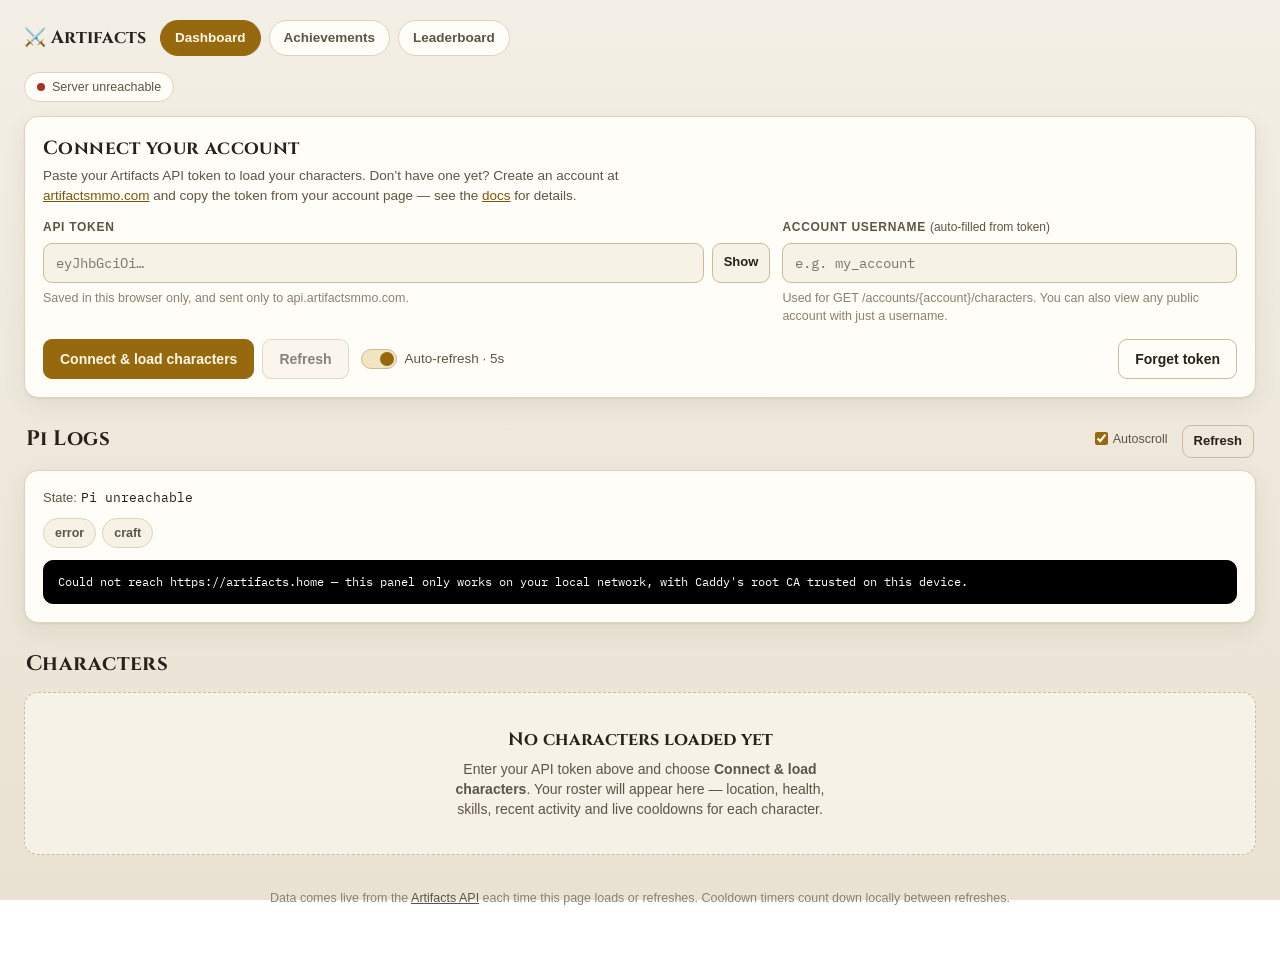
==== index.html @ fe2845af "Pi Logs: stick to bottom with autoscroll checkbox, refresh every 3s" ====
<!doctype html>
<html lang="en">
  <head>
    <meta charset="utf-8" />
    <meta name="viewport" content="width=device-width, initial-scale=1, viewport-fit=cover" />
    <meta name="color-scheme" content="light dark" />
    <link rel="icon" type="image/png" href="https://artifactsmmo.com/images/monsters/chicken.png" />
    <title>Artifacts Dashboard</title>
    <link rel="preconnect" href="https://fonts.googleapis.com" />
    <link rel="preconnect" href="https://fonts.gstatic.com" crossorigin />
    <link href="https://fonts.googleapis.com/css2?family=Cinzel:wght@600;700&family=IBM+Plex+Mono:wght@400;500;600&display=swap" rel="stylesheet" />
    <link rel="stylesheet" href="./styles.css" />
  </head>
  <body>
    <div class="wrap">
      <nav class="site-nav" aria-label="Site">
        <span class="nav-brand">⚔️ Artifacts</span>
        <a href="./index.html" class="nav-link active" aria-current="page">Dashboard</a>
        <a href="./achievements.html" class="nav-link">Achievements</a>
        <a href="./leaderboard.html" class="nav-link">Leaderboard</a>
      </nav>

      <!-- Server status strip -->
      <div class="status-strip" aria-live="polite">
        <span class="pill"><span class="dot" id="serverDot"></span><span id="serverStatus">Server status unknown</span></span>
        <span class="pill hidden" id="seasonPill">Season <strong id="seasonName"></strong></span>
        <span class="pill hidden" id="onlinePill"><strong id="onlineCount"></strong>&nbsp;characters online</span>
        <span class="pill hidden" id="versionPill">API v<strong id="apiVersion"></strong></span>
        <span class="pill hidden" id="ratesPill" title="Remaining Artifacts API calls"></span>
        <span class="strip-spacer"></span>
        <span class="updated" id="lastUpdated"></span>
      </div>

      <!-- Connection panel -->
      <section class="panel" aria-labelledby="connectHeading">
        <h2 id="connectHeading">Connect your account</h2>
        <p class="sub">
          Paste your Artifacts API token to load your characters. Don’t have one yet?
          Create an account at <a href="https://artifactsmmo.com" target="_blank" rel="noopener">artifactsmmo.com</a>
          and copy the token from your account page — see the
          <a href="https://docs.artifactsmmo.com" target="_blank" rel="noopener">docs</a> for details.
        </p>
        <div class="form-grid">
          <label class="field">
            <span>API token</span>
            <div class="input-row">
              <input type="password" id="tokenInput" autocomplete="off" spellcheck="false"
                     placeholder="eyJhbGciOi…" aria-describedby="tokenHint" />
              <button type="button" class="small" id="toggleTokenBtn" aria-pressed="false">Show</button>
            </div>
            <div class="hint" id="tokenHint">Saved in this browser only, and sent only to api.artifactsmmo.com.</div>
          </label>
          <label class="field">
            <span>Account username <span style="text-transform:none; letter-spacing:0; font-weight:400;">(auto-filled from token)</span></span>
            <input type="text" id="accountInput" autocomplete="off" spellcheck="false" placeholder="e.g. my_account" />
            <div class="hint">Used for GET /accounts/{account}/characters. You can also view any public account with just a username.</div>
          </label>
        </div>
        <div class="actions">
          <button type="button" class="primary" id="connectBtn">Connect &amp; load characters</button>
          <button type="button" id="refreshBtn" disabled>Refresh</button>
          <button type="button" class="toggle" id="autoRefreshToggle" aria-pressed="true">
            <span class="track" aria-hidden="true"></span> Auto-refresh · 5s
          </button>
          <span style="flex:1"></span>
          <button type="button" class="ghost" id="clearBtn">Forget token</button>
        </div>
        <div class="account-chip" id="accountChip" role="status"></div>
        <div class="banner" id="banner" role="alert"></div>
      </section>

      <!-- Bank (token required) -->
      <div class="section-head hidden" id="bankSection">
        <h2>Bank</h2>
        <span class="count" id="bankCount"></span>
        <span class="count" id="bankInfo"></span>
        <span class="spacer"></span>
      </div>
      <div class="panel bank-panel hidden" id="bankPanel">
        <div class="bank-filters">
          <div class="search-wrap">
            <input type="text" id="bankSearch" autocomplete="off" spellcheck="false"
                   placeholder="Search items by name or code…" aria-label="Search bank items" />
            <button type="button" class="search-clear hidden" id="bankSearchClear" aria-label="Clear search">✕</button>
          </div>
        </div>
        <div class="type-tags" id="typeTags" role="group" aria-label="Filter by item type"></div>
        <div class="bank-grid" id="bankGrid"></div>
      </div>

      <!-- Pi logs (local network only) -->
      <div class="section-head" id="piSection">
        <h2>Pi Logs</h2>
        <span class="count" id="piCount"></span>
        <span class="spacer"></span>
        <label class="pi-autoscroll"><input type="checkbox" id="piAutoscroll" checked /> Autoscroll</label>
        <button type="button" class="small ghost" id="piRefresh">Refresh</button>
      </div>
      <div class="panel pi-panel">
        <div class="pi-state">State: <span class="mono" id="piState">…</span></div>
        <div class="type-tags" id="piFilters" role="group" aria-label="Filter Pi logs"></div>
        <pre class="pi-logs" id="piLogs">Loading…</pre>
      </div>

      <!-- Characters -->
      <div class="section-head">
        <h2>Characters</h2>
        <span class="count" id="charCount"></span>
        <span class="spacer"></span>
        <span class="count" id="endpointNote"></span>
      </div>

      <div id="content">
        <div class="empty" id="emptyState">
          <h3>No characters loaded yet</h3>
          <p>Enter your API token above and choose <strong>Connect &amp; load characters</strong>.
             Your roster will appear here — location, health, skills, recent activity and live cooldowns for each character.</p>
        </div>
      </div>

      <footer>
        Data comes live from the <a href="https://api.artifactsmmo.com/openapi.json" target="_blank" rel="noopener">Artifacts API</a>
        each time this page loads or refreshes. Cooldown timers count down locally between refreshes.
      </footer>
    </div>

    <dialog id="itemDialog" class="item-dialog" aria-labelledby="itemDialogName">
      <div class="dialog-head">
        <h3 id="itemDialogName">Item</h3>
        <button type="button" class="small ghost" id="itemDialogClose" aria-label="Close dialog">✕</button>
      </div>
      <div class="dialog-body" id="itemDialogBody"></div>
    </dialog>

    <script type="module" src="./js/app.js"></script>
  </body>
</html>
---- styles.css ----
:root {
  color-scheme: light;
  --bg: #f3efe6;
  --bg-deep: #e9e2d2;
  --surface: #fffdf7;
  --surface-2: #f7f2e6;
  --surface-3: #efe8d8;
  --ink: #262119;
  --ink-2: #5c5546;
  --ink-3: #8a8171;
  --line: #ddd3bd;
  --line-strong: #c9bb9c;
  --accent: #96690f;
  --accent-strong: #7c5507;
  --accent-soft: #f3e5c3;
  --gold: #b8860b;
  --hp: #3e7d3a;
  --hp-mid: #b07d10;
  --hp-low: #b23a2e;
  --xp: #2f6f8f;
  --cd: #8a5a12;
  --ready: #3e7d3a;
  --danger: #a93226;
  --danger-bg: #fbeae7;
  --ok-bg: #e9f2e4;
  --shadow: 0 1px 2px rgba(60, 48, 20, .07), 0 8px 24px rgba(60, 48, 20, .07);
  --radius: 14px;
}
@media (prefers-color-scheme: dark) {
  :root {
    color-scheme: dark;
    --bg: #16130e;
    --bg-deep: #100e0a;
    --surface: #211d16;
    --surface-2: #28231a;
    --surface-3: #2f2a1f;
    --ink: #ece5d3;
    --ink-2: #b3a98f;
    --ink-3: #857c68;
    --line: #3a3425;
    --line-strong: #4d4630;
    --accent: #dfa92e;
    --accent-strong: #f0bc45;
    --accent-soft: #3a2f14;
    --gold: #dfa92e;
    --hp: #6fbf63;
    --hp-mid: #dfa92e;
    --hp-low: #e0655a;
    --xp: #5ea8cc;
    --cd: #dfa92e;
    --ready: #6fbf63;
    --danger: #ef8a7d;
    --danger-bg: #3a1d18;
    --ok-bg: #22331c;
    --shadow: 0 1px 2px rgba(0,0,0,.4), 0 10px 28px rgba(0,0,0,.35);
  }
}
* { box-sizing: border-box; }
html { -webkit-text-size-adjust: 100%; }
body {
  margin: 0;
  background: linear-gradient(180deg, var(--bg) 0%, var(--bg-deep) 100%);
  background-attachment: fixed;
  color: var(--ink);
  font-family: ui-sans-system, -apple-system, "Segoe UI", Roboto, Helvetica, Arial, sans-serif;
  font-size: 15px;
  line-height: 1.45;
}
.mono { font-family: "IBM Plex Mono", ui-monospace, SFMono-Regular, Menlo, monospace; }
/* Full-bleed layout: use as much horizontal space as the viewport offers. */
.wrap { margin: 0; padding: 20px 24px 56px; }
@media (max-width: 640px) { .wrap { padding: 16px 12px 48px; } }

/* ---------- status strip ---------- */
.status-strip {
  display: flex; flex-wrap: wrap; gap: 8px; align-items: center;
  margin-bottom: 14px;
}
.pill {
  display: inline-flex; align-items: center; gap: 7px;
  background: var(--surface); border: 1px solid var(--line);
  border-radius: 999px; padding: 5px 12px; font-size: 12.5px; color: var(--ink-2);
}
.pill strong { color: var(--ink); font-weight: 600; }
.dot { width: 8px; height: 8px; border-radius: 50%; background: var(--ink-3); flex: none; }
.dot.on { background: var(--ready); box-shadow: 0 0 0 3px color-mix(in srgb, var(--ready) 22%, transparent); }
.dot.err { background: var(--danger); }
.strip-spacer { flex: 1; }
.updated { font-size: 12.5px; color: var(--ink-3); }

/* ---------- connection panel ---------- */
.panel {
  background: var(--surface); border: 1px solid var(--line); border-radius: var(--radius);
  box-shadow: var(--shadow); padding: 18px;
}
.panel h2 {
  font-family: "Cinzel", Georgia, serif; font-size: 19px; letter-spacing: .02em;
  margin: 0 0 4px;
}
.panel .sub { margin: 0 0 14px; color: var(--ink-2); font-size: 13.5px; max-width: 90ch; }
.panel .sub a { color: var(--accent-strong); }
.form-grid { display: grid; grid-template-columns: 1fr; gap: 12px; }
@media (min-width: 760px) {
  .form-grid { grid-template-columns: 1.6fr 1fr; }
}
label.field { display: block; }
label.field > span {
  display: block; font-size: 12px; font-weight: 600; letter-spacing: .06em;
  text-transform: uppercase; color: var(--ink-2); margin-bottom: 6px;
}
.input-row { display: flex; gap: 8px; }
input[type="text"], input[type="password"], select {
  width: 100%; min-width: 0; flex: 1;
  background: var(--surface-2); color: var(--ink);
  border: 1px solid var(--line-strong); border-radius: 9px;
  padding: 10px 12px; font-size: 14px; font-family: "IBM Plex Mono", ui-monospace, monospace;
}
select { font-family: inherit; cursor: pointer; }
input:focus-visible, button:focus-visible, summary:focus-visible {
  outline: 2px solid var(--accent); outline-offset: 2px;
}
.hint { font-size: 12.5px; color: var(--ink-3); margin-top: 6px; }
.actions { display: flex; flex-wrap: wrap; gap: 8px; margin-top: 14px; align-items: center; }
button {
  font: inherit; cursor: pointer; border-radius: 9px; border: 1px solid var(--line-strong);
  background: var(--surface-2); color: var(--ink); padding: 9px 16px; font-size: 14px; font-weight: 600;
}
button:hover { border-color: var(--accent); }
button:disabled { opacity: .55; cursor: default; }
button.primary { background: var(--accent); border-color: var(--accent); color: #fff8e7; }
@media (prefers-color-scheme: dark) { button.primary { color: #241a02; } }
button.primary:hover { background: var(--accent-strong); }
button.ghost { background: transparent; }
button.small { padding: 6px 11px; font-size: 13px; }
.toggle {
  display: inline-flex; align-items: center; gap: 8px; font-size: 13.5px; color: var(--ink-2);
  cursor: pointer; user-select: none; background: none; border: none; padding: 6px 4px; font-weight: 500;
}
.toggle .track {
  width: 36px; height: 20px; border-radius: 999px; background: var(--surface-3);
  border: 1px solid var(--line-strong); position: relative; flex: none; transition: background .15s;
}
.toggle .track::after {
  content: ""; position: absolute; top: 2px; left: 2px; width: 14px; height: 14px;
  border-radius: 50%; background: var(--ink-3); transition: left .15s, background .15s;
}
.toggle[aria-pressed="true"] .track { background: var(--accent-soft); }
.toggle[aria-pressed="true"] .track::after { left: 18px; background: var(--accent); }
.account-chip {
  display: none; margin-top: 14px; padding: 10px 12px; border-radius: 10px;
  background: var(--ok-bg); font-size: 13.5px; flex-wrap: wrap; gap: 6px 16px;
}
.account-chip.show { display: flex; }
.account-chip .mono { font-size: 13px; }

.banner {
  display: none; margin-top: 14px; border-radius: 10px; padding: 11px 13px; font-size: 14px;
}
.banner.show { display: block; }
.banner.error { background: var(--danger-bg); color: var(--danger); border: 1px solid color-mix(in srgb, var(--danger) 40%, transparent); }
.banner.info { background: var(--accent-soft); color: var(--ink); border: 1px solid var(--line-strong); }

/* ---------- section head ---------- */
.section-head {
  display: flex; flex-wrap: wrap; align-items: baseline; gap: 8px 14px; margin: 26px 2px 12px;
}
.section-head h2 { font-family: "Cinzel", Georgia, serif; font-size: 21px; margin: 0; letter-spacing: .02em; }
.section-head .count { color: var(--ink-2); font-size: 14px; }
.section-head .spacer { flex: 1; }

/* ---------- character cards ---------- */
.grid { display: grid; grid-template-columns: 1fr; gap: 16px; }
@media (min-width: 560px) { .grid { grid-template-columns: repeat(auto-fill, minmax(360px, 1fr)); } }
.card {
  background: var(--surface); border: 1px solid var(--line); border-radius: var(--radius);
  box-shadow: var(--shadow); padding: 16px; display: flex; flex-direction: column; gap: 13px;
  min-width: 0;
}
.card-top { display: flex; gap: 12px; align-items: center; min-width: 0; }
.avatar {
  width: 56px; height: 56px; border-radius: 12px; flex: none; position: relative; overflow: hidden;
  background: var(--accent-soft); border: 1px solid var(--line-strong);
  display: flex; align-items: center; justify-content: center;
  font-family: "Cinzel", Georgia, serif; font-weight: 700; font-size: 20px; color: var(--accent-strong);
}
.avatar img { position: absolute; inset: 0; width: 100%; height: 100%; object-fit: contain; image-rendering: pixelated; }
.card-id { min-width: 0; flex: 1; }
.card-name {
  font-family: "Cinzel", Georgia, serif; font-size: 19px; font-weight: 700; line-height: 1.15;
  overflow-wrap: anywhere;
}
.card-meta { color: var(--ink-2); font-size: 13px; display: flex; flex-wrap: wrap; gap: 4px 10px; margin-top: 2px; }
.lvl {
  flex: none; text-align: center; background: var(--surface-2); border: 1px solid var(--line);
  border-radius: 10px; padding: 5px 10px;
}
.lvl .n { font-family: "IBM Plex Mono", monospace; font-size: 18px; font-weight: 600; line-height: 1.1; }
.lvl .t { font-size: 10.5px; letter-spacing: .08em; text-transform: uppercase; color: var(--ink-3); }

.loc {
  display: flex; flex-wrap: wrap; gap: 6px; align-items: center;
  background: var(--surface-2); border: 1px solid var(--line); border-radius: 10px; padding: 8px 11px;
  font-size: 13.5px;
}
.loc .place { font-weight: 600; }
.loc .coords { color: var(--ink-2); }
.tag {
  font-size: 11px; font-weight: 600; letter-spacing: .05em; text-transform: uppercase;
  background: var(--surface-3); border: 1px solid var(--line); color: var(--ink-2);
  padding: 2px 7px; border-radius: 999px; flex: none;
}

.bar-row { display: grid; gap: 5px; }
/* Health + Combat XP share one row for vertical density. */
.bars-row { display: grid; grid-template-columns: 1fr 1fr; gap: 12px; }
@media (max-width: 520px) { .bars-row { grid-template-columns: 1fr; } }
.bar-head { display: flex; justify-content: space-between; align-items: baseline; font-size: 13px; }
.bar-head .lbl { font-weight: 600; display: inline-flex; gap: 6px; align-items: center; }
.bar-head .val { font-family: "IBM Plex Mono", monospace; font-size: 12.5px; color: var(--ink-2); }
.bar { height: 9px; border-radius: 999px; background: var(--surface-3); overflow: hidden; border: 1px solid var(--line); }
.bar > i { display: block; height: 100%; border-radius: 999px; transition: width .5s ease; }
.bar.hp > i { background: var(--hp); }
.bar.hp.mid > i { background: var(--hp-mid); }
.bar.hp.low > i { background: var(--hp-low); }
.bar.xp > i { background: var(--xp); }
.bar.cd > i { background: var(--cd); transition: width 1s linear; }

.cd-box {
  border: 1px solid var(--line); border-radius: 10px; padding: 9px 11px; background: var(--surface-2);
  display: grid; gap: 6px;
}
.cd-box.ready { background: var(--ok-bg); }
.cd-head { display: flex; justify-content: space-between; align-items: baseline; }
.cd-head .lbl { font-size: 12px; font-weight: 600; letter-spacing: .06em; text-transform: uppercase; color: var(--ink-2); }
.cd-time { font-family: "IBM Plex Mono", monospace; font-size: 17px; font-weight: 600; }
.cd-box.ready .cd-time { color: var(--ready); font-size: 14.5px; }
.cd-sub { font-size: 12.5px; color: var(--ink-3); }

.skill-sec > h3, .log-sec > h3 {
  font-size: 12px; font-weight: 700; letter-spacing: .07em; text-transform: uppercase;
  color: var(--ink-2); margin: 0 0 8px;
}
/* Two skill progress bars per row. */
.skills-grid { display: grid; grid-template-columns: 1fr 1fr; gap: 8px 18px; }
@media (max-width: 480px) { .skills-grid { grid-template-columns: 1fr; } }
.skill { display: grid; gap: 3px; padding: 5px 0; border-bottom: 1px dashed var(--line); align-items: center; min-width: 0; }
.skill-top { display: flex; justify-content: space-between; gap: 10px; align-items: baseline; }
.skill .nm { font-size: 13.5px; }
.skill .lv { font-family: "IBM Plex Mono", monospace; font-size: 13px; font-weight: 600; flex: none; }
.skill .bar { height: 5px; }
.skill .bar > i { background: var(--accent); }
.skill .xpv { font-size: 11.5px; color: var(--ink-3); font-family: "IBM Plex Mono", monospace; }

.task-line {
  font-size: 13.5px; background: var(--accent-soft); border: 1px solid var(--line);
  border-radius: 10px; padding: 8px 11px;
}
.task-line .mono { font-size: 12.5px; }

/* Recent activity (GET /my/logs, grouped per character). */
.log-list {
  display: grid; gap: 6px; max-height: 230px; overflow-y: auto; padding-right: 4px;
}
.log-row { display: flex; gap: 8px; align-items: baseline; font-size: 12.5px; min-width: 0; }
.log-time { color: var(--ink-3); flex: none; font-size: 11.5px; }
.log-desc { color: var(--ink-2); min-width: 0; }
.log-xp { color: var(--good); font-weight: 700; white-space: nowrap; }
.log-cd { color: var(--ink-2); font-size: 11.5px; white-space: nowrap; }
.log-empty { font-size: 13px; color: var(--ink-3); }

details.gear { border-top: 1px solid var(--line); padding-top: 10px; }
details.gear summary { cursor: pointer; font-size: 13.5px; font-weight: 600; color: var(--accent-strong); }
.gear-list { display: flex; flex-wrap: wrap; gap: 6px; margin-top: 9px; }
/* Equipped gear: icons only — the item name lives in the tooltip. */
.gear-item {
  display: inline-flex; align-items: center; justify-content: center;
  background: var(--surface-2); border: 1px solid var(--line); border-radius: 9px; padding: 4px;
  cursor: pointer;
}
.gear-item:hover { border-color: var(--accent); }
.gear-item img { width: 30px; height: 30px; object-fit: contain; image-rendering: pixelated; display: block; }
.inv-line { font-size: 12.5px; color: var(--ink-2); margin-top: 8px; }
.inv-sec { margin-top: 4px; }
.inv-grid {
  display: grid; grid-template-columns: repeat(auto-fill, minmax(64px, 1fr)); gap: 6px;
  margin-top: 8px;
}

/* ---------- bank ---------- */
.bank-panel { margin-bottom: 4px; }
.bank-filters { display: flex; gap: 10px; flex-wrap: wrap; margin-bottom: 10px; }
.bank-filters input[type="text"] { flex: 2 1 240px; }
/* Search input with an inline clear (✕) button. */
.bank-filters .search-wrap { flex: 2 1 240px; display: flex; position: relative; }
.search-wrap input[type="text"] { flex: 1 1 auto; min-width: 0; padding-right: 34px; }
.search-clear {
  position: absolute; right: 6px; top: 50%; transform: translateY(-50%);
  border: none; background: transparent; color: var(--ink-2); cursor: pointer;
  font-size: 13px; line-height: 1; padding: 5px 7px; border-radius: 6px;
}
.search-clear:hover { color: var(--ink); background: var(--surface-2); }
/* Subtype filter tags (only subtypes present in the bank are shown). */
.type-tags { display: flex; flex-wrap: wrap; gap: 6px; margin-bottom: 12px; }
.typetag {
  font-size: 12.5px; font-weight: 600; padding: 5px 11px; border-radius: 999px;
  background: var(--surface-2); border: 1px solid var(--line); color: var(--ink-2);
  cursor: pointer;
}
.typetag:hover { border-color: var(--accent); }
.typetag .mono { font-size: 11.5px; opacity: .75; }
.typetag[aria-pressed="true"] { background: var(--accent); border-color: var(--accent); color: #fff8e7; }
.typetag[aria-pressed="true"] .mono { opacity: .85; }
@media (prefers-color-scheme: dark) { .typetag[aria-pressed="true"] { color: #241a02; } }
.bank-grid {
  display: grid; grid-template-columns: repeat(auto-fill, minmax(64px, 1fr)); gap: 6px;
  max-height: 440px; overflow-y: auto; padding-right: 4px;
}
/* Dense tiles: 20px icon + quantity; the name lives in the tooltip. */
.item-tile {
  background: var(--surface-2); border: 1px solid var(--line); border-radius: 8px;
  padding: 4px 2px; text-align: center; display: grid; gap: 1px; justify-items: center;
  min-width: 0; cursor: pointer;
}
.item-tile:hover { border-color: var(--accent); }
.item-tile img { width: 20px; height: 20px; object-fit: contain; image-rendering: pixelated; display: block; }
.item-qty { font-size: 11px; color: var(--ink-2); line-height: 1.2; }

/* ---------- item detail dialog ---------- */
.item-dialog {
  border: 1px solid var(--line-strong); border-radius: var(--radius);
  background: var(--surface); color: var(--ink);
  padding: 0; max-width: min(440px, calc(100vw - 32px)); width: 440px;
  box-shadow: var(--shadow);
}
.item-dialog::backdrop { background: rgba(0, 0, 0, 0.45); }
.dialog-head {
  display: flex; align-items: center; justify-content: space-between; gap: 12px;
  padding: 14px 16px 10px; border-bottom: 1px solid var(--line);
}
.dialog-head h3 { margin: 0; font-family: "Cinzel", Georgia, serif; font-size: 18px; }
.dialog-body { padding: 14px 16px 18px; display: grid; gap: 12px; }
.dialog-item-head { display: flex; gap: 12px; align-items: center; }
.dialog-item-head img { width: 48px; height: 48px; object-fit: contain; image-rendering: pixelated; flex: none; }
.dialog-item-name { font-size: 17px; font-weight: 700; }
.dialog-item-code { font-size: 12px; color: var(--ink-3); }
.dialog-tags { display: flex; flex-wrap: wrap; gap: 6px; }
.dialog-tiles { display: flex; flex-wrap: wrap; gap: 6px; }
.dialog-tiles .item-tile { width: 62px; flex: none; }

/* ---------- pi logs ---------- */
.pi-state { font-size: 13px; color: var(--ink-2); margin-bottom: 10px; }
.pi-state .mono { color: var(--ink); }
.pi-autoscroll {
  display: inline-flex; align-items: center; gap: 5px;
  font-size: 12.5px; color: var(--ink-2); cursor: pointer; user-select: none;
}
.pi-autoscroll input { accent-color: var(--accent); margin: 0; }
.pi-logs {
  margin: 0; background: #000; color: #fff; border: 1px solid #000; border-radius: 10px;
  font-family: "IBM Plex Mono", monospace; font-size: 12px; line-height: 1.5;
  padding: 12px 14px; max-height: 380px; overflow: auto;
  white-space: pre-wrap; word-break: break-word;
}

/* ---------- site nav ---------- */
.site-nav { display: flex; align-items: center; gap: 8px; margin-bottom: 16px; }
.nav-brand { font-family: "Cinzel", serif; font-weight: 700; font-size: 18px; margin-right: 6px; }
.nav-link {
  padding: 7px 14px; border-radius: 999px; border: 1px solid var(--line);
  color: var(--ink-2); text-decoration: none; font-weight: 600; font-size: 13.5px;
  background: var(--surface);
}
.nav-link:hover { border-color: var(--accent); }
.nav-link.active { background: var(--accent); border-color: var(--accent); color: #fff8e7; }
@media (prefers-color-scheme: dark) { .nav-link.active { color: #241a02; } }

/* ---------- achievements ---------- */
.ach-card { display: grid; gap: 9px; align-content: start; }
.ach-card.completed {
  border-color: var(--good);
  box-shadow: inset 0 0 0 1px var(--good);
  background: color-mix(in srgb, var(--good) 9%, var(--surface));
}
.ach-head { display: flex; justify-content: space-between; align-items: baseline; gap: 10px; }
.ach-name { margin: 0; font-size: 16px; }
.ach-points { color: var(--ink-2); font-size: 12.5px; white-space: nowrap; }
.ach-desc { margin: 0; font-size: 13.5px; color: var(--ink-2); }
.ach-objs { display: grid; gap: 8px; }
.ach-obj .bar > i { background: var(--accent); }
.ach-obj-top { display: flex; gap: 8px; align-items: baseline; font-size: 12.5px; margin-bottom: 4px; }
.ach-obj-target { font-weight: 600; }
.ach-obj-nums { margin-left: auto; color: var(--ink-2); }
.ach-rewards { display: flex; flex-wrap: wrap; gap: 8px; align-items: center; font-size: 12.5px; }
.ach-rewards-lbl { color: var(--ink-2); font-weight: 600; }
.ach-reward-item {
  display: inline-flex; align-items: center; gap: 4px;
  background: var(--surface-2); border: 1px solid var(--line); border-radius: 8px; padding: 2px 7px 2px 3px;
}
.ach-reward-item img { width: 20px; height: 20px; object-fit: contain; image-rendering: pixelated; display: block; }
.ach-done { color: var(--good); font-weight: 700; font-size: 13px; }

/* ---------- leaderboard ---------- */
.lb-wrap { overflow-x: auto; }
.lb-table { width: 100%; border-collapse: collapse; font-size: 13.5px; }
.lb-table th, .lb-table td { padding: 7px 10px; text-align: left; border-bottom: 1px solid var(--line); white-space: nowrap; }
.lb-table th { color: var(--ink-2); font-size: 12px; text-transform: uppercase; letter-spacing: .04em; }
.lb-table th.num, .lb-table td.num { text-align: right; }
.lb-table tbody tr { cursor: pointer; }
.lb-table tbody tr:hover { background: var(--surface-2); }
.lb-table tbody tr.own { background: color-mix(in srgb, var(--accent) 12%, transparent); }
.lb-table a { color: var(--accent-strong); font-weight: 600; text-decoration: none; }
.lb-table a:hover { text-decoration: underline; }
.dialog-desc { margin: 0; font-size: 14px; color: var(--ink-2); }
.dialog-sec h4 {
  font-size: 12px; font-weight: 700; letter-spacing: .07em; text-transform: uppercase;
  color: var(--ink-2); margin: 0 0 6px;
}
.fx-row { display: flex; justify-content: space-between; gap: 10px; font-size: 13.5px; padding: 3px 0; }
.fx-desc { font-size: 12.5px; color: var(--ink-3); margin: 0 0 4px; }

/* ---------- empty / loading ---------- */
.empty {
  border: 1.5px dashed var(--line-strong); border-radius: var(--radius);
  padding: 34px 20px; text-align: center; color: var(--ink-2); background: color-mix(in srgb, var(--surface) 55%, transparent);
}
.empty h3 { font-family: "Cinzel", Georgia, serif; color: var(--ink); margin: 0 0 6px; font-size: 18px; }
.empty p { margin: 0 auto; max-width: 52ch; font-size: 14px; }
.empty a { color: var(--accent-strong); }
.skeleton { border-radius: var(--radius); border: 1px solid var(--line); background: var(--surface); padding: 16px; display: grid; gap: 12px; }
.sk { border-radius: 8px; background: var(--surface-3); animation: pulse 1.3s ease-in-out infinite; }
@keyframes pulse { 0%,100% { opacity: .55; } 50% { opacity: 1; } }
@media (prefers-reduced-motion: reduce) {
  .sk { animation: none; }
  .bar > i { transition: none; }
}
footer { margin-top: 34px; font-size: 12.5px; color: var(--ink-3); text-align: center; }
footer a { color: var(--ink-2); }
.hidden { display: none !important; }
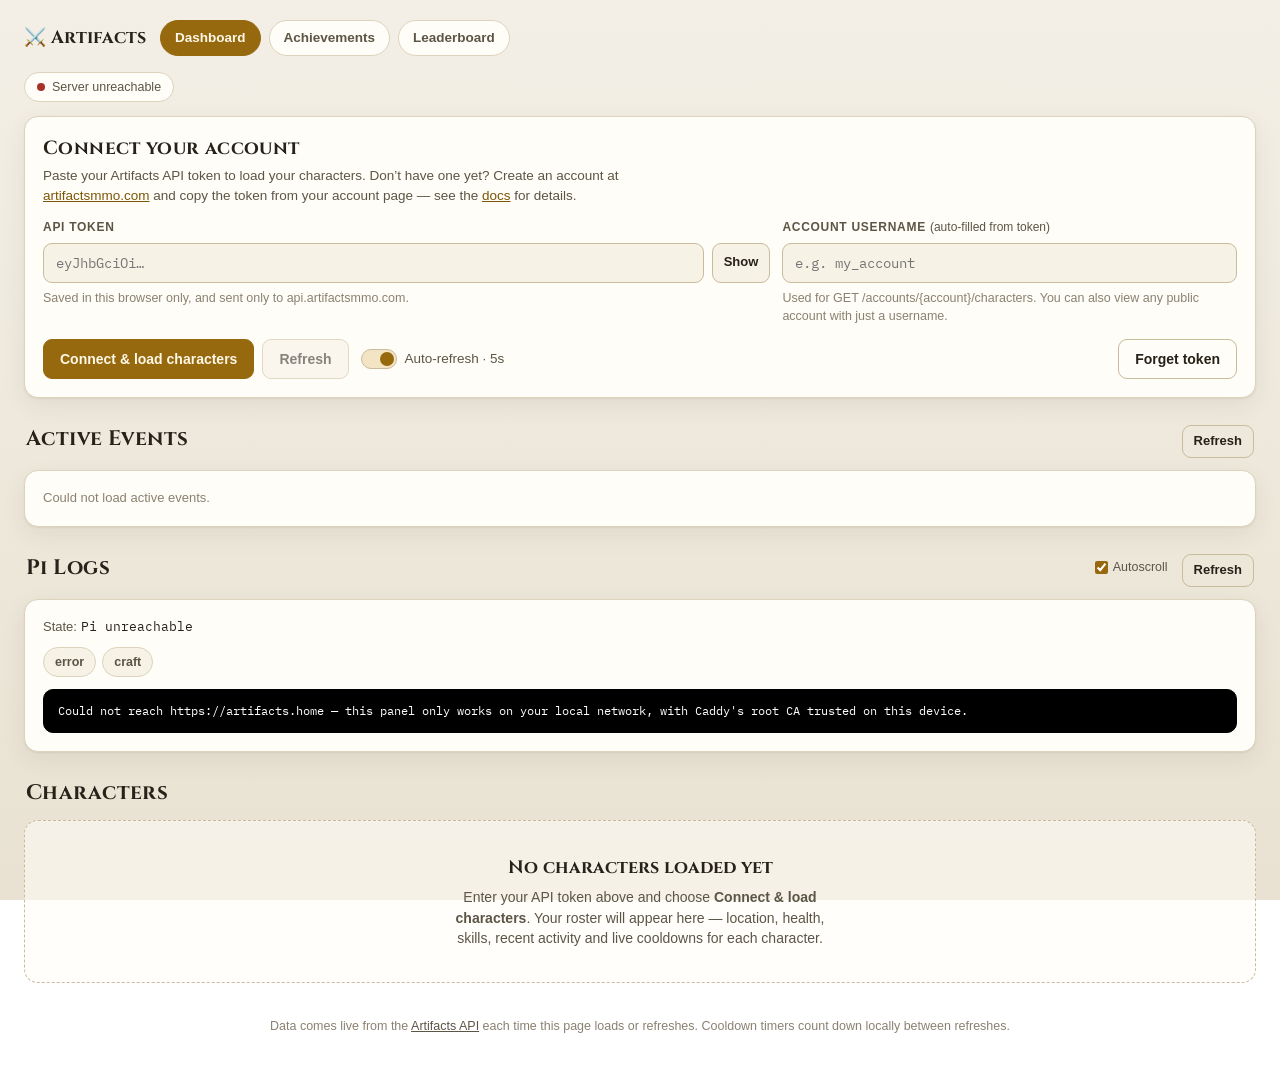
==== commit 336c8e95: "Add Active Events section (GET /events/active)" ====
--- a/index.html
+++ b/index.html
@@ -69,6 +69,17 @@
         <div class="banner" id="banner" role="alert"></div>
       </section>
 
+      <!-- Active events (public endpoint, no token needed) -->
+      <div class="section-head" id="eventsSectionHead">
+        <h2>Active Events</h2>
+        <span class="count" id="eventsCount"></span>
+        <span class="spacer"></span>
+        <button type="button" class="small ghost" id="eventsRefresh">Refresh</button>
+      </div>
+      <div class="panel events-panel">
+        <div class="events-list" id="eventsList">Loading…</div>
+      </div>
+
       <!-- Bank (token required) -->
       <div class="section-head hidden" id="bankSection">
         <h2>Bank</h2>
--- a/styles.css
+++ b/styles.css
@@ -347,6 +347,14 @@
 .dialog-tiles { display: flex; flex-wrap: wrap; gap: 6px; }
 .dialog-tiles .item-tile { width: 62px; flex: none; }
 
+/* ---------- active events ---------- */
+.events-list { display: grid; gap: 12px; }
+.event-row { display: grid; gap: 2px; padding-bottom: 12px; border-bottom: 1px solid var(--line); }
+.event-row:last-child { padding-bottom: 0; border-bottom: none; }
+.event-name { font-weight: 700; font-size: 15.5px; }
+.event-code { font-size: 12px; color: var(--ink-3); font-weight: 400; }
+.event-meta { font-size: 13.5px; color: var(--ink-2); }
+
 /* ---------- pi logs ---------- */
 .pi-state { font-size: 13px; color: var(--ink-2); margin-bottom: 10px; }
 .pi-state .mono { color: var(--ink); }
@@ -415,6 +423,19 @@
   font-size: 12px; font-weight: 700; letter-spacing: .07em; text-transform: uppercase;
   color: var(--ink-2); margin: 0 0 6px;
 }
+.json-sec { min-width: 0; }
+.json-sec summary {
+  font-size: 12px; font-weight: 700; letter-spacing: .07em; text-transform: uppercase;
+  color: var(--ink-2); cursor: pointer;
+}
+.json-sec summary:hover { color: var(--ink); }
+.item-json {
+  margin: 8px 0 0; background: var(--surface-2); border: 1px solid var(--line);
+  border-radius: 8px; padding: 10px 12px; max-height: 280px; max-width: 100%;
+  box-sizing: border-box; overflow-y: auto; overflow-x: hidden;
+  font-family: "IBM Plex Mono", monospace; font-size: 11.5px; line-height: 1.5;
+  white-space: pre-wrap; overflow-wrap: anywhere; color: var(--ink);
+}
 .fx-row { display: flex; justify-content: space-between; gap: 10px; font-size: 13.5px; padding: 3px 0; }
 .fx-desc { font-size: 12.5px; color: var(--ink-3); margin: 0 0 4px; }
 
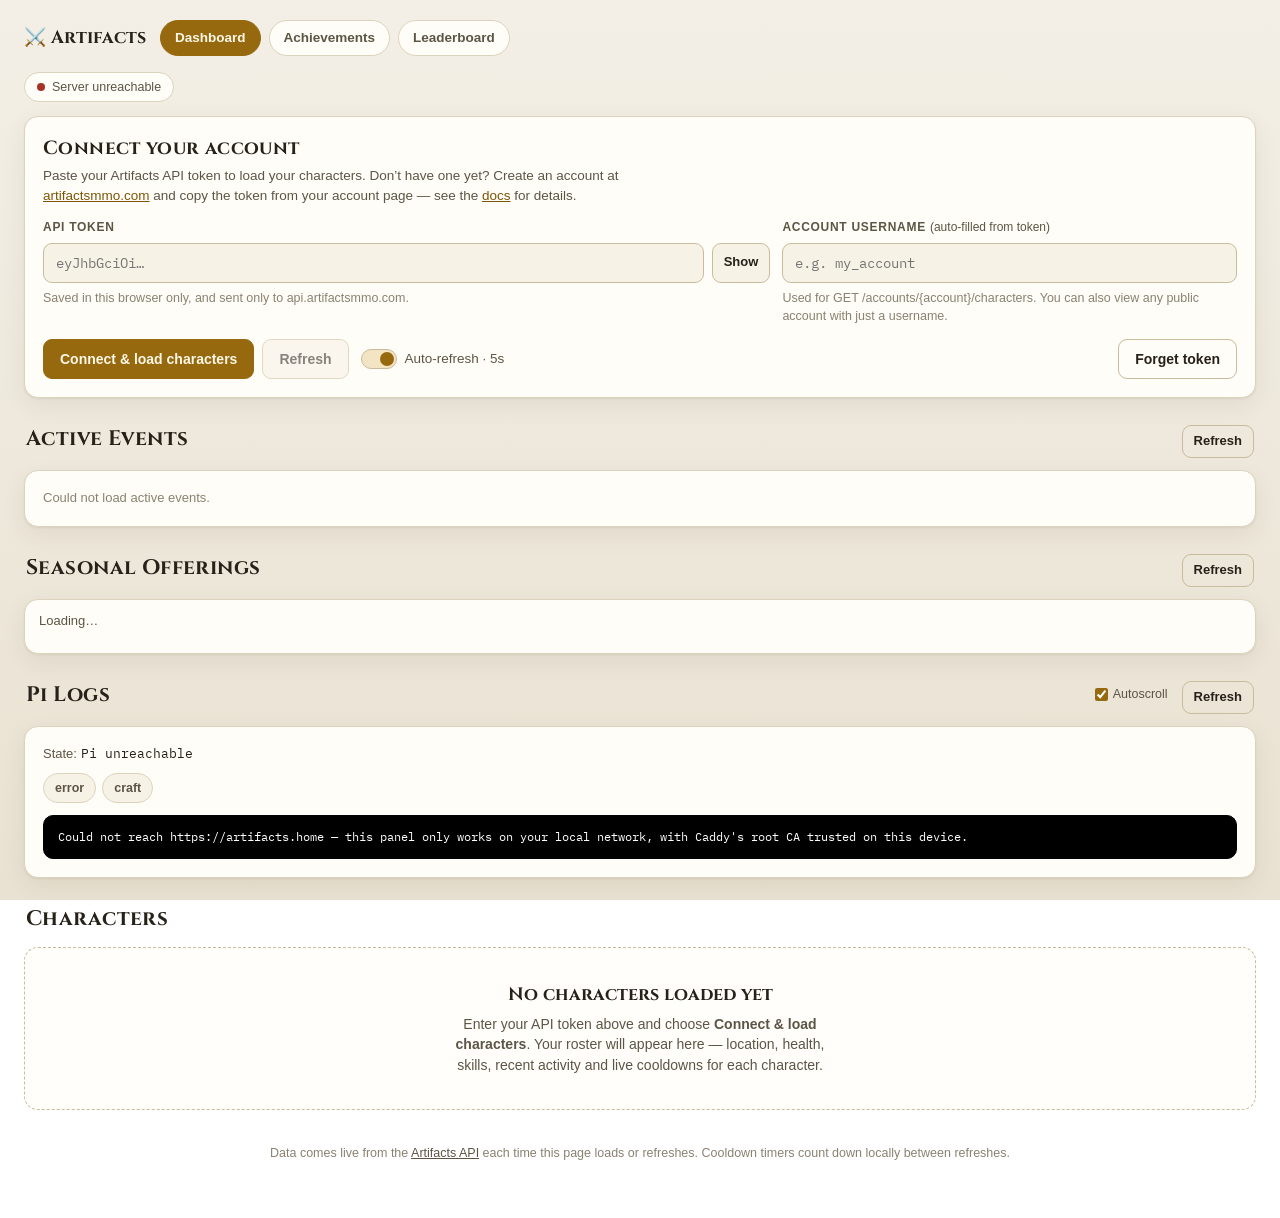
==== commit 0a371307: "Add Seasonal Offerings section (GET /seasonal_offerings)" ====
--- a/index.html
+++ b/index.html
@@ -99,6 +99,18 @@
         <div class="bank-grid" id="bankGrid"></div>
       </div>
 
+      <!-- Seasonal offerings (public endpoint, no token needed) -->
+      <div class="section-head" id="offeringsSectionHead">
+        <h2>Seasonal Offerings</h2>
+        <span class="count" id="offeringsCount"></span>
+        <span class="spacer"></span>
+        <button type="button" class="small ghost" id="offeringsRefresh">Refresh</button>
+      </div>
+      <div class="panel offerings-panel">
+        <div class="offerings-meta" id="offeringsMeta">Loading…</div>
+        <div class="offerings-grid" id="offeringsList"></div>
+      </div>
+
       <!-- Pi logs (local network only) -->
       <div class="section-head" id="piSection">
         <h2>Pi Logs</h2>
@@ -111,6 +123,16 @@
         <div class="pi-state">State: <span class="mono" id="piState">…</span></div>
         <div class="type-tags" id="piFilters" role="group" aria-label="Filter Pi logs"></div>
         <pre class="pi-logs" id="piLogs">Loading…</pre>
+      </div>
+
+      <!-- Characters Summary -->
+      <div class="section-head hidden" id="summarySection">
+        <h2>Characters Summary</h2>
+        <span class="count" id="summaryCount"></span>
+        <span class="spacer"></span>
+      </div>
+      <div class="panel summary-panel hidden" id="summaryPanel">
+        <div class="summary-grid" id="summaryGrid"></div>
       </div>
 
       <!-- Characters -->
--- a/styles.css
+++ b/styles.css
@@ -391,6 +391,7 @@
 }
 .ach-head { display: flex; justify-content: space-between; align-items: baseline; gap: 10px; }
 .ach-name { margin: 0; font-size: 16px; }
+.ach-code { font-size: 12px; color: var(--ink-3); margin-top: 2px; }
 .ach-points { color: var(--ink-2); font-size: 12.5px; white-space: nowrap; }
 .ach-desc { margin: 0; font-size: 13.5px; color: var(--ink-2); }
 .ach-objs { display: grid; gap: 8px; }
@@ -457,3 +458,61 @@
 footer { margin-top: 34px; font-size: 12.5px; color: var(--ink-3); text-align: center; }
 footer a { color: var(--ink-2); }
 .hidden { display: none !important; }
+
+/* ---------- Characters Summary ---------- */
+.summary-panel { padding: 10px 12px; }
+.summary-grid {
+  display: grid; gap: 8px;
+  grid-template-columns: repeat(auto-fit, minmax(300px, 1fr));
+}
+.summary-row {
+  display: flex; gap: 10px; align-items: flex-start; min-width: 0;
+  padding: 8px 10px; border: 1px solid var(--line); border-radius: 10px;
+  background: var(--surface-2);
+}
+.summary-cd { position: relative; width: 40px; height: 40px; flex: none; }
+.summary-cd svg { width: 40px; height: 40px; transform: rotate(-90deg); }
+.cd-ring-bg { fill: none; stroke: var(--line); stroke-width: 4; }
+.cd-ring-fg { fill: none; stroke: var(--cd); stroke-width: 4; stroke-linecap: round; }
+.summary-cd.ready .cd-ring-fg { stroke: var(--ready); }
+.summary-cd-label {
+  position: absolute; inset: 0; display: flex; align-items: center; justify-content: center;
+  font-family: "IBM Plex Mono", ui-monospace, monospace; font-size: 10px;
+}
+.summary-body { min-width: 0; flex: 1; }
+.summary-name { font-weight: 600; font-size: 13.5px; line-height: 1.3; }
+.summary-name .mono { color: var(--ink-2); font-weight: 400; font-size: 12px; }
+.summary-etas { display: flex; flex-wrap: wrap; gap: 2px 10px; margin-top: 1px; font-size: 12.5px; color: var(--ink-2); }
+.sum-eta b { color: var(--ink); font-weight: 600; }
+.sum-none { color: var(--ink-3); }
+
+/* ---------- Seasonal Offerings ---------- */
+.offerings-panel { padding: 12px 14px; }
+.offerings-meta {
+  display: flex; flex-wrap: wrap; gap: 4px 16px;
+  font-size: 13px; color: var(--ink-2); margin-bottom: 10px;
+}
+.offerings-meta strong { color: var(--ink); font-weight: 600; }
+.offerings-grid {
+  display: grid; gap: 10px;
+  grid-template-columns: repeat(auto-fit, minmax(280px, 1fr));
+}
+.off-cat {
+  border: 1px solid var(--line); border-radius: 10px;
+  background: var(--surface-2); padding: 8px 10px; min-width: 0;
+}
+.off-cat-head {
+  display: flex; justify-content: space-between; align-items: baseline;
+  margin-bottom: 6px;
+}
+.off-cat-head h3 { margin: 0; font-size: 14.5px; }
+.off-cat-head .count { color: var(--ink-2); font-size: 12px; }
+.off-row {
+  display: flex; gap: 8px; align-items: center; min-width: 0;
+  padding: 4px 0; border-top: 1px solid var(--line);
+}
+.off-row:first-of-type { border-top: none; }
+.off-bracket { font-size: 12px; color: var(--ink-2); white-space: nowrap; min-width: 64px; }
+.off-row .item-tile { flex: none; }
+.off-detail { min-width: 0; flex: 1; font-size: 12.5px; color: var(--ink-2); }
+.off-favor { color: var(--ink); }
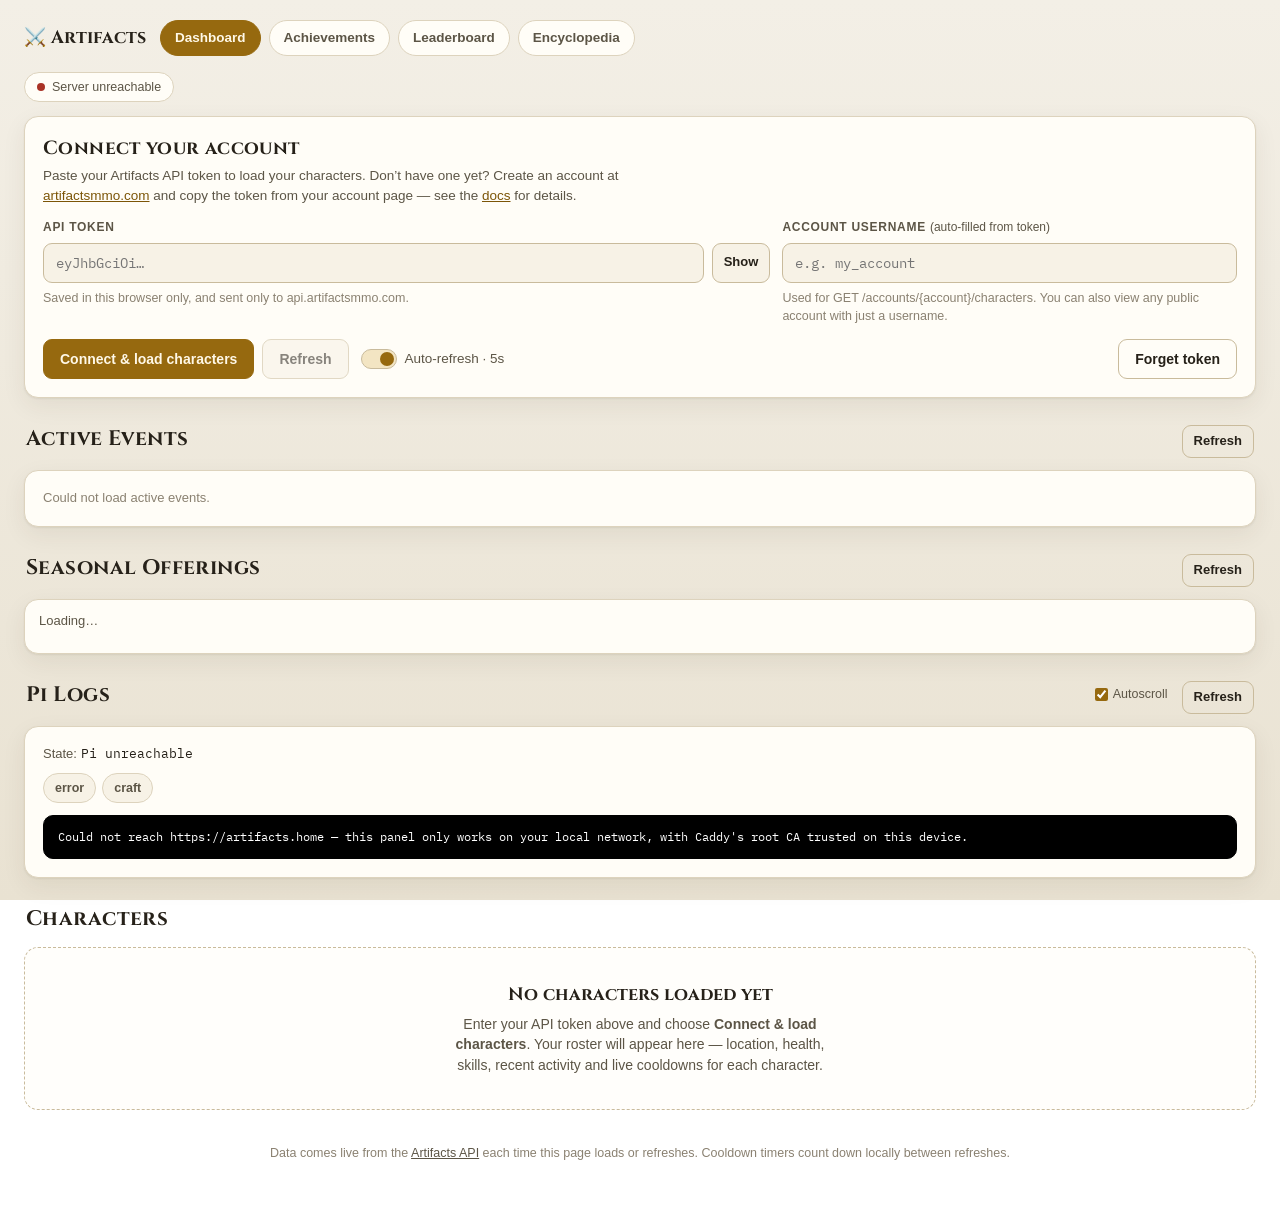
==== commit ed1887b2: "Add Encyclopedia page: all items and monsters with kind/type/subtype filters" ====
--- a/index.html
+++ b/index.html
@@ -18,6 +18,7 @@
         <a href="./index.html" class="nav-link active" aria-current="page">Dashboard</a>
         <a href="./achievements.html" class="nav-link">Achievements</a>
         <a href="./leaderboard.html" class="nav-link">Leaderboard</a>
+        <a href="./encyclopedia.html" class="nav-link">Encyclopedia</a>
       </nav>
 
       <!-- Server status strip -->
@@ -165,6 +166,14 @@
       <div class="dialog-body" id="itemDialogBody"></div>
     </dialog>
 
+    <dialog id="monsterDialog" class="item-dialog" aria-labelledby="monsterDialogName">
+      <div class="dialog-head">
+        <h3 id="monsterDialogName">Monster</h3>
+        <button type="button" class="small ghost" id="monsterDialogClose" aria-label="Close dialog">✕</button>
+      </div>
+      <div class="dialog-body" id="monsterDialogBody"></div>
+    </dialog>
+
     <script type="module" src="./js/app.js"></script>
   </body>
 </html>
--- a/styles.css
+++ b/styles.css
@@ -516,3 +516,14 @@
 .off-row .item-tile { flex: none; }
 .off-detail { min-width: 0; flex: 1; font-size: 12.5px; color: var(--ink-2); }
 .off-favor { color: var(--ink); }
+
+/* ---------- encyclopedia ---------- */
+.ency-panel { padding: 12px 14px; }
+.ency-filters { margin-bottom: 12px; }
+.ency-filter-group { display: flex; gap: 10px; align-items: baseline; margin-top: 8px; }
+.ency-filter-label { font-size: 12.5px; font-weight: 600; color: var(--ink-2); flex: none; min-width: 52px; }
+.ency-filter-group .type-tags { margin-bottom: 0; }
+.ency-grid {
+  display: grid; grid-template-columns: repeat(auto-fill, minmax(64px, 1fr)); gap: 6px;
+}
+.ency-grid .item-qty { display: none; }
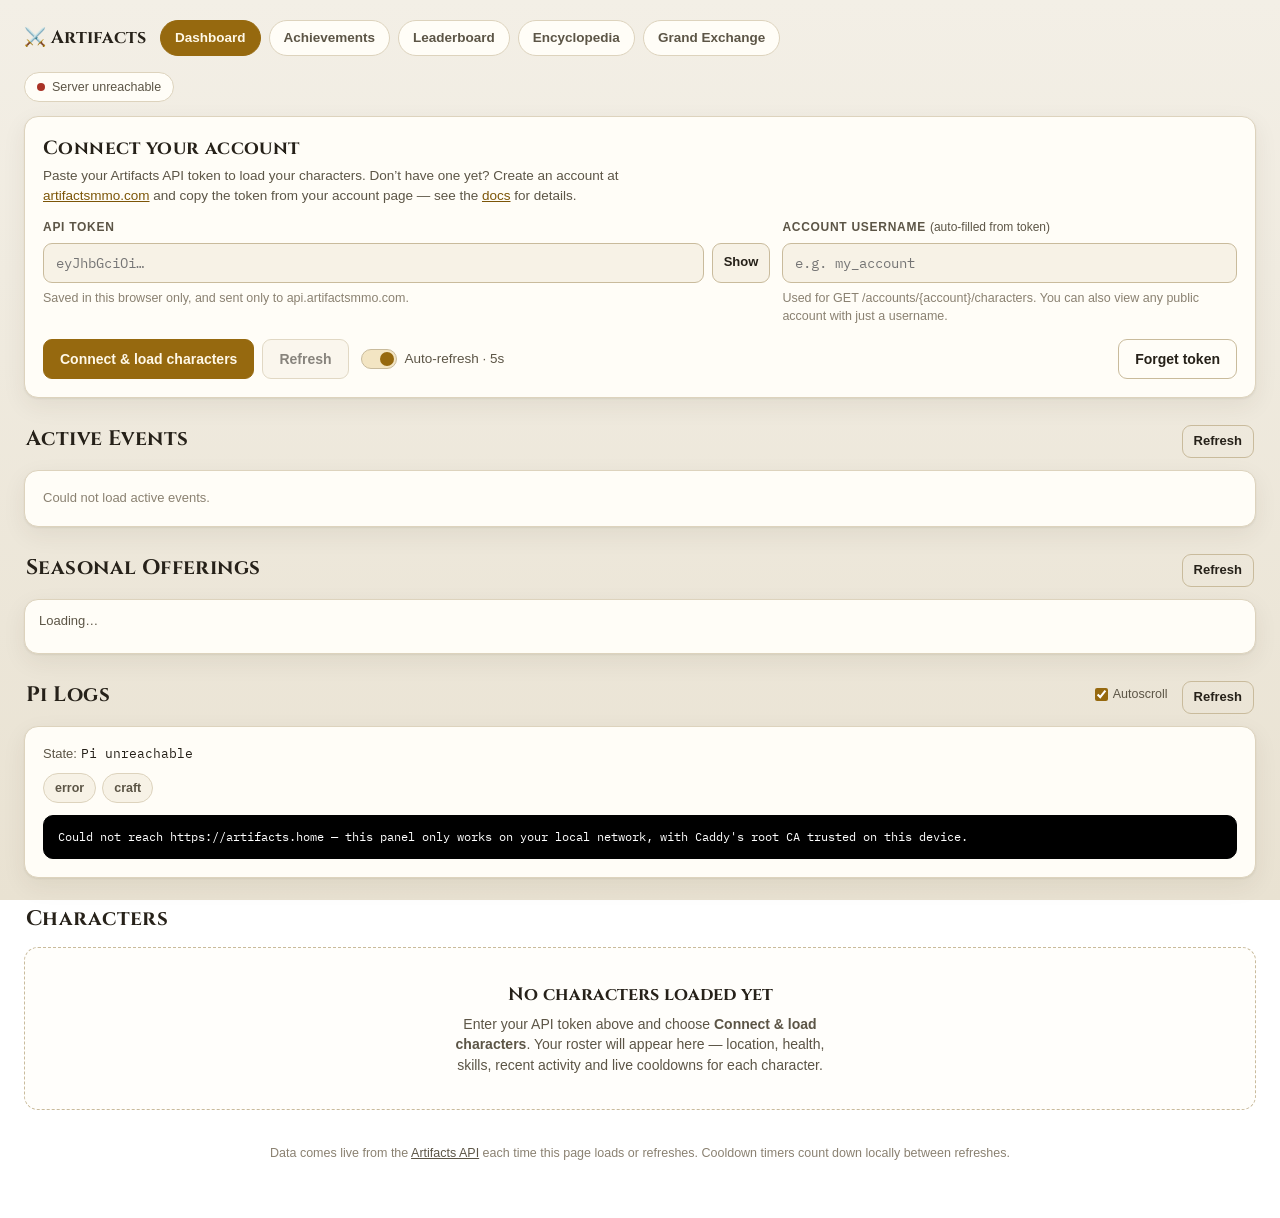
==== commit 14e3c21a: "Add Grand Exchange page: buy/sell order book with partial item-code search" ====
--- a/index.html
+++ b/index.html
@@ -19,6 +19,7 @@
         <a href="./achievements.html" class="nav-link">Achievements</a>
         <a href="./leaderboard.html" class="nav-link">Leaderboard</a>
         <a href="./encyclopedia.html" class="nav-link">Encyclopedia</a>
+        <a href="./grandexchange.html" class="nav-link">Grand Exchange</a>
       </nav>
 
       <!-- Server status strip -->
--- a/styles.css
+++ b/styles.css
@@ -524,6 +524,44 @@
 .ency-filter-label { font-size: 12.5px; font-weight: 600; color: var(--ink-2); flex: none; min-width: 52px; }
 .ency-filter-group .type-tags { margin-bottom: 0; }
 .ency-grid {
-  display: grid; grid-template-columns: repeat(auto-fill, minmax(64px, 1fr)); gap: 6px;
-}
-.ency-grid .item-qty { display: none; }
+  display: grid; grid-template-columns: repeat(auto-fill, minmax(180px, 1fr)); gap: 8px;
+}
+.ency-card {
+  display: flex; align-items: center; gap: 10px; min-width: 0;
+  background: var(--surface-2); border: 1px solid var(--line); border-radius: 8px;
+  padding: 6px 10px; cursor: pointer;
+}
+.ency-card:hover { border-color: var(--accent); }
+.ency-card img {
+  width: 30px; height: 30px; object-fit: contain; image-rendering: pixelated;
+  flex: none; display: block;
+}
+.ency-card-text { min-width: 0; flex: 1; }
+.ency-card-name {
+  font-size: 12.5px; color: var(--ink);
+  white-space: nowrap; overflow: hidden; text-overflow: ellipsis;
+}
+.ency-card-lvl { font-size: 11px; color: var(--ink-2); }
+
+/* ---------- grand exchange ---------- */
+.ge-panel { padding: 12px 14px; }
+.ge-controls { display: flex; gap: 12px; align-items: center; flex-wrap: wrap; margin-bottom: 10px; }
+.ge-search { flex: 1; min-width: 220px; }
+.ge-controls .type-tags { margin-bottom: 0; }
+.ge-note { font-size: 12.5px; color: var(--ink-2); margin-bottom: 8px; }
+.ge-list { display: flex; flex-direction: column; }
+.ge-row {
+  display: grid; gap: 10px; align-items: center;
+  grid-template-columns: 40px minmax(120px, 1fr) 64px 110px 110px minmax(80px, 1fr) 44px;
+  padding: 6px 4px; border-top: 1px solid var(--line); font-size: 13px;
+}
+.ge-row:first-child { border-top: none; }
+.ge-row .item-tile { width: 36px; padding: 3px 2px; background: none; border: none; }
+.ge-row .item-tile:hover { border: none; background: var(--surface-2); }
+.ge-row .item-tile img { width: 30px; height: 30px; }
+.ge-name { min-width: 0; white-space: nowrap; overflow: hidden; text-overflow: ellipsis; }
+.ge-qty { color: var(--ink-2); }
+.ge-price, .ge-total { text-align: right; }
+.ge-per { font-size: 10.5px; color: var(--ink-2); }
+.ge-seller { min-width: 0; white-space: nowrap; overflow: hidden; text-overflow: ellipsis; color: var(--ink-2); }
+.ge-age { text-align: right; color: var(--ink-2); }
